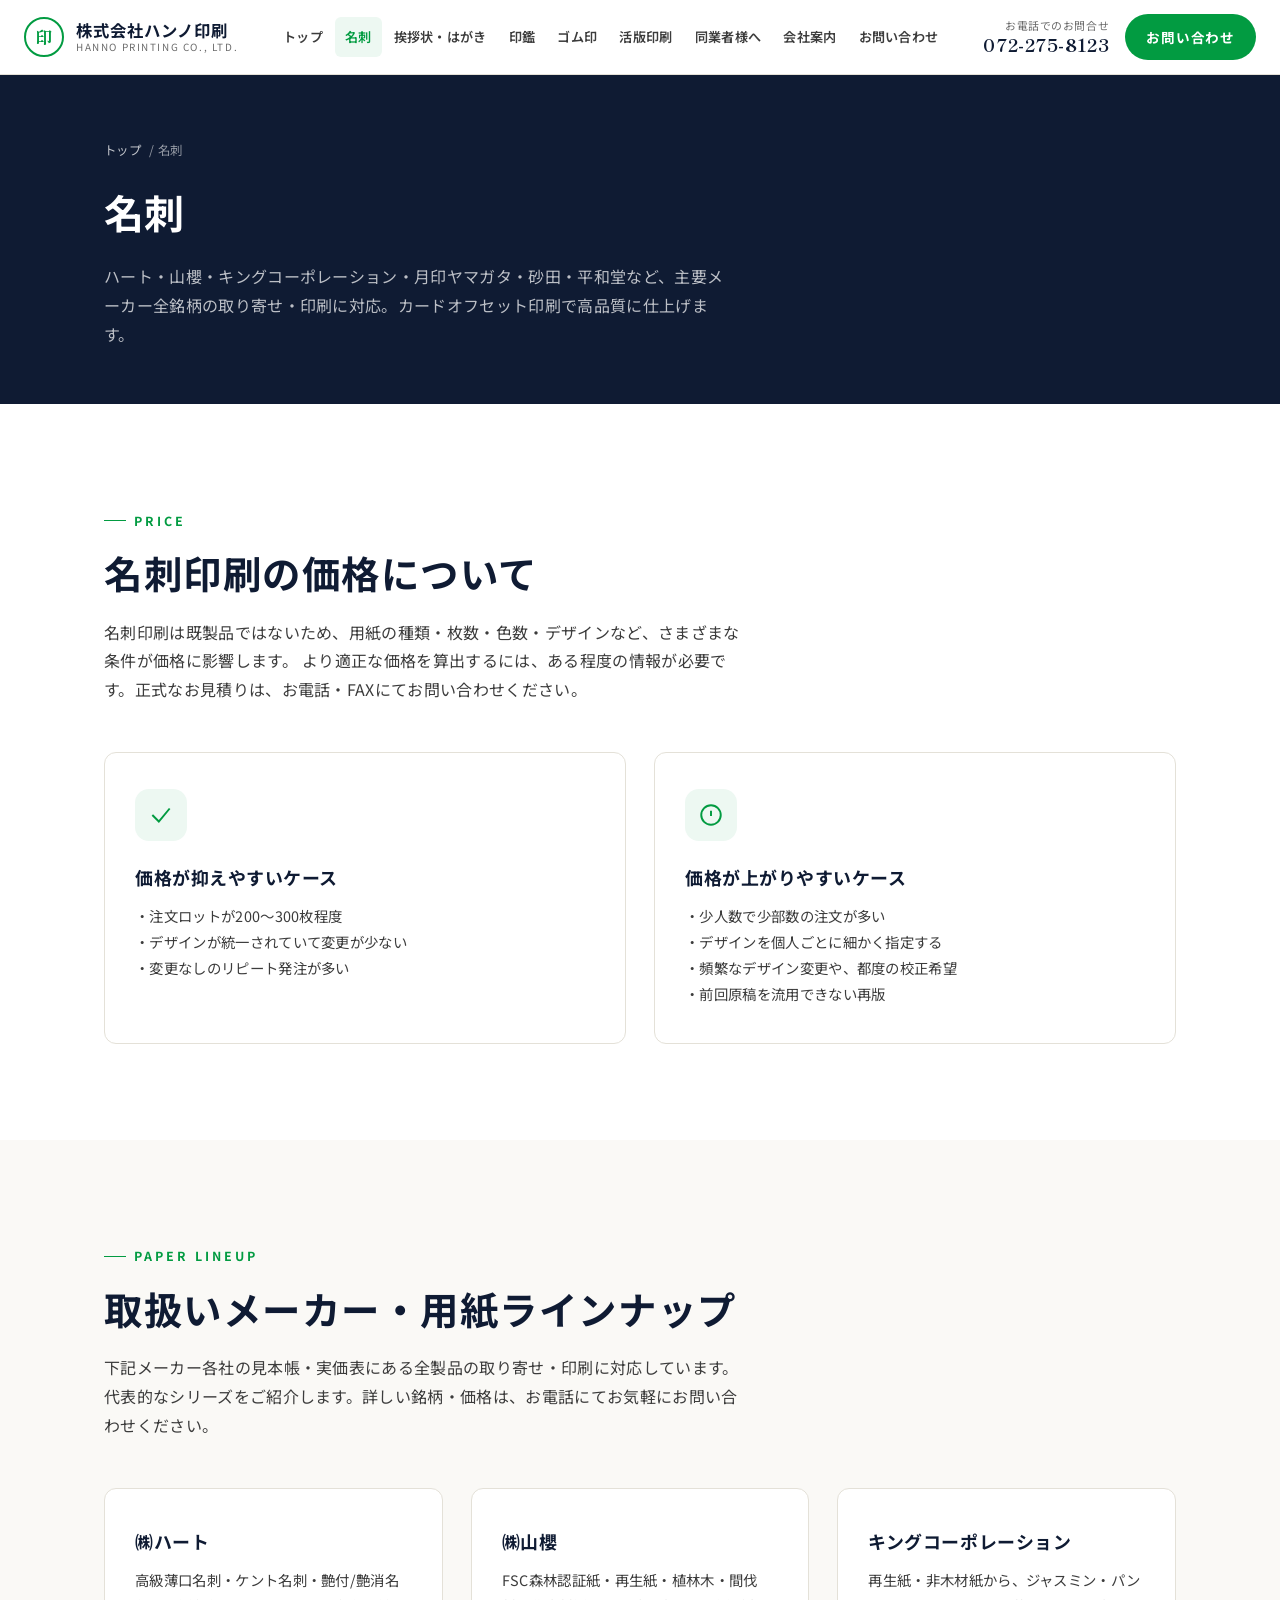
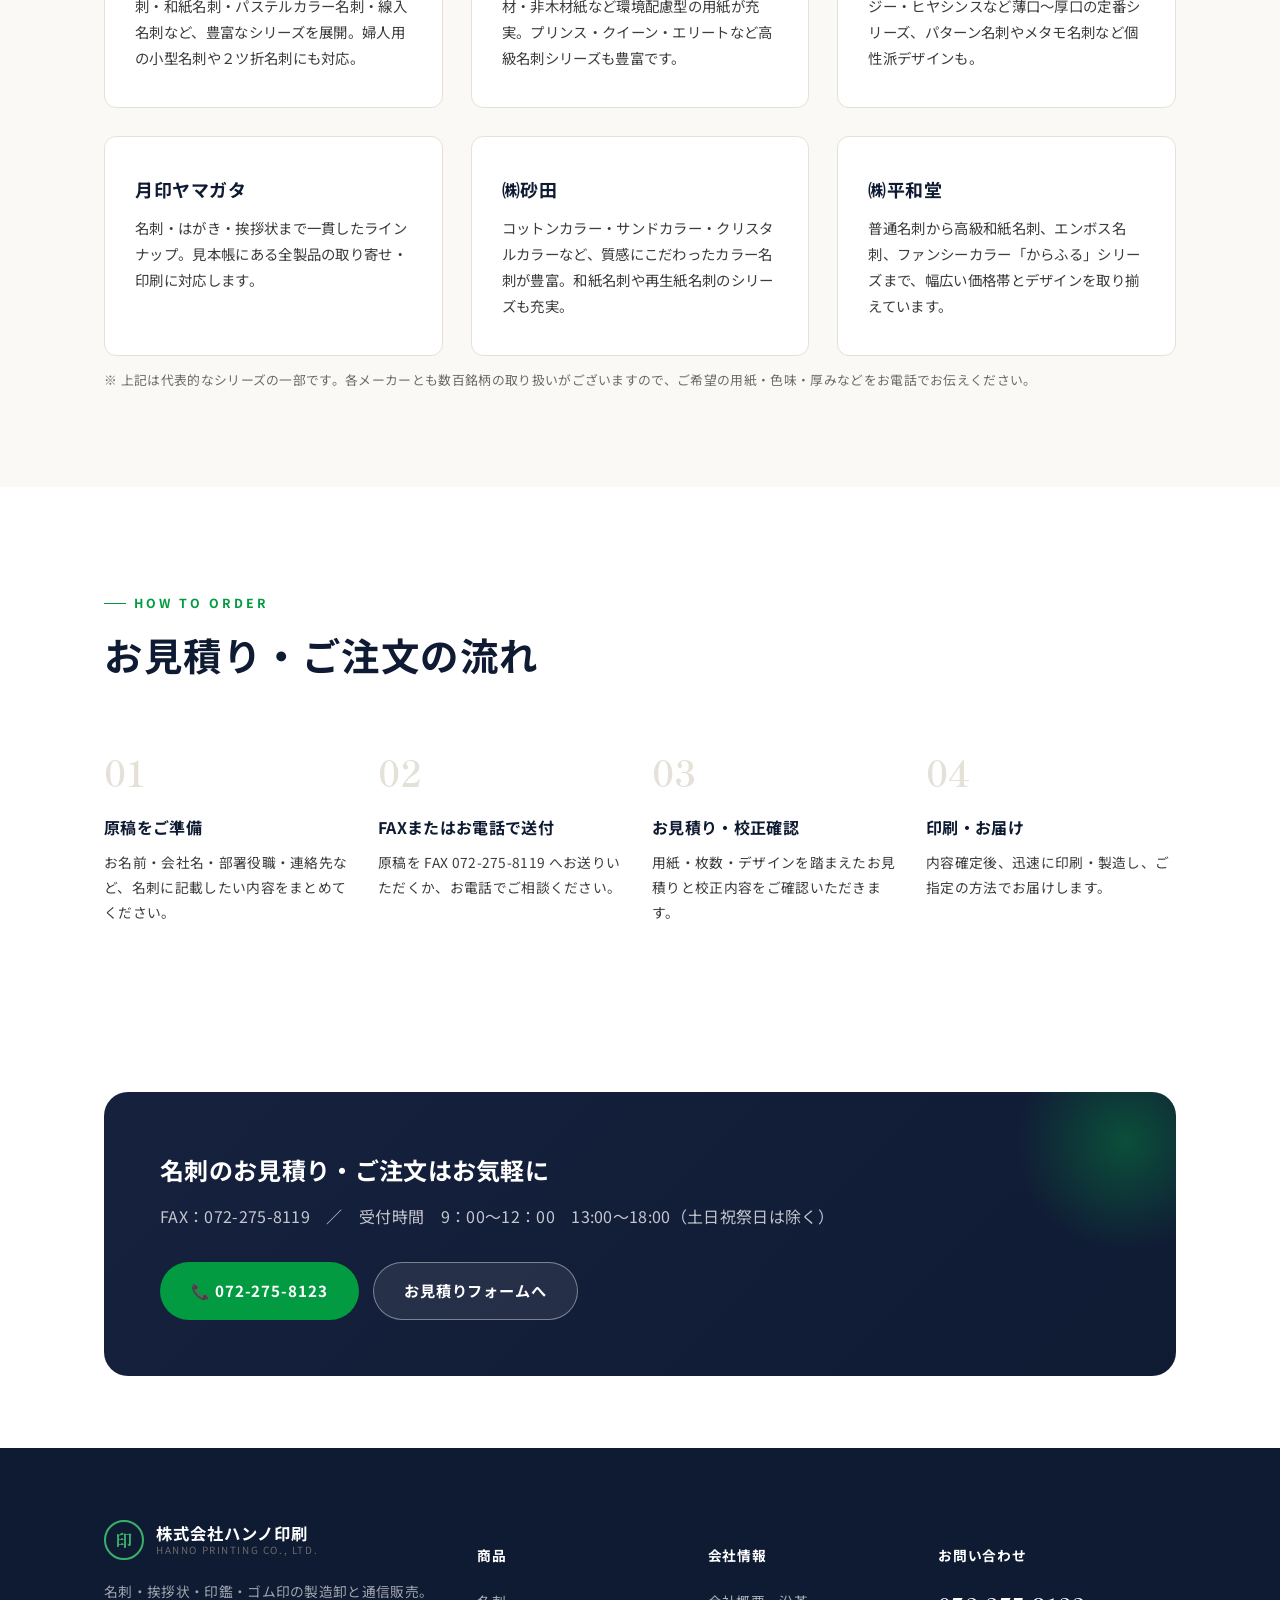
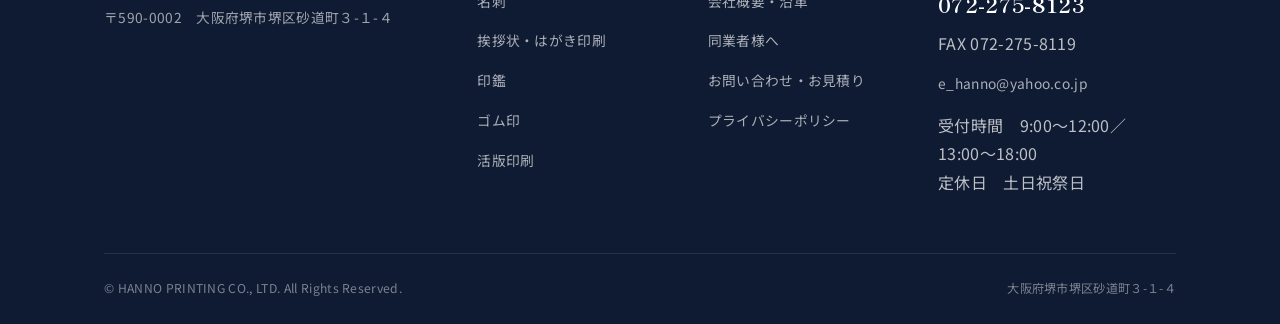
==== business-cards.html @ 9404902e "サイト全面リニューアル：全11ページを新規作成 株式会社ハンノ印刷のホームページを、静的HTML/CSSで全面刷新。 名刺・挨拶状・印鑑・ゴム印・活版印刷・同業者様向け案内・会社案内・ お問い合わせ・" ====
<!doctype html>
<html lang="ja">
<head>
<meta charset="UTF-8">
<meta name="viewport" content="width=device-width, initial-scale=1">
<title>名刺印刷｜株式会社ハンノ印刷（大阪府堺市）</title>
<meta name="description" content="株式会社ハンノ印刷の名刺印刷。ハート・山櫻・キングコーポレーション・月印ヤマガタ・砂田・平和堂など主要メーカー全銘柄の取り寄せ・印刷に対応。カードオフセット印刷で高品質に仕上げます。">
<link rel="preconnect" href="https://fonts.googleapis.com">
<link rel="preconnect" href="https://fonts.gstatic.com" crossorigin>
<link href="https://fonts.googleapis.com/css2?family=Noto+Sans+JP:wght@400;500;600;700&family=Shippori+Mincho:wght@600;700&display=swap" rel="stylesheet">
<link rel="stylesheet" href="assets/css/style.css">
</head>
<body>

<header class="site-header">
  <div class="header-inner">
    <a href="index.html" class="brand">
      <span class="brand-mark">印</span>
      <span class="brand-text">
        <span class="brand-jp">株式会社ハンノ印刷</span>
        <span class="brand-en">HANNO PRINTING CO., LTD.</span>
      </span>
    </a>
    <nav class="main-nav">
      <a href="index.html">トップ</a>
      <a href="business-cards.html" class="active">名刺</a>
      <a href="greeting-cards.html">挨拶状・はがき</a>
      <a href="inkan.html">印鑑</a>
      <a href="gomuin.html">ゴム印</a>
      <a href="letterpress.html">活版印刷</a>
      <a href="wholesale.html">同業者様へ</a>
      <a href="company.html">会社案内</a>
      <a href="contact.html">お問い合わせ</a>
    </nav>
    <div class="header-cta">
      <div class="header-tel">
        <span class="tel-label">お電話でのお問合せ</span>
        <a class="tel-number" href="tel:0722758123">072-275-8123</a>
      </div>
      <a href="contact.html" class="btn btn-primary btn-sm">お問い合わせ</a>
      <button class="nav-toggle" aria-label="メニューを開く">
        <svg viewBox="0 0 24 24" width="24" height="24" fill="none" stroke="currentColor" stroke-width="2" stroke-linecap="round"><line x1="3" y1="6" x2="21" y2="6"/><line x1="3" y1="12" x2="21" y2="12"/><line x1="3" y1="18" x2="21" y2="18"/></svg>
      </button>
    </div>
  </div>
</header>

<div class="mobile-nav">
  <div class="mobile-nav-head">
    <span class="brand-jp" style="color:#fff;font-weight:700;">MENU</span>
    <button class="mobile-nav-close" aria-label="閉じる">×</button>
  </div>
  <ul>
    <li><a href="index.html">トップページ</a></li>
    <li><a href="business-cards.html">名刺</a></li>
    <li><a href="greeting-cards.html">挨拶状・はがき印刷</a></li>
    <li><a href="examples.html">挨拶状 文例集</a></li>
    <li><a href="inkan.html">印鑑</a></li>
    <li><a href="gomuin.html">ゴム印</a></li>
    <li><a href="letterpress.html">活版印刷</a></li>
    <li><a href="wholesale.html">同業者様へ</a></li>
    <li><a href="company.html">会社案内</a></li>
    <li><a href="contact.html">お問い合わせ・お見積り</a></li>
    <li><a href="privacy.html">プライバシーポリシー</a></li>
  </ul>
  <a class="mn-tel" href="tel:0722758123">📞 072-275-8123（お電話でのお問合せ）</a>
</div>

<main>

  <div class="page-header">
    <div class="container">
      <div class="crumb"><a href="index.html">トップ</a> / 名刺</div>
      <h1>名刺</h1>
      <p>ハート・山櫻・キングコーポレーション・月印ヤマガタ・砂田・平和堂など、主要メーカー全銘柄の取り寄せ・印刷に対応。カードオフセット印刷で高品質に仕上げます。</p>
    </div>
  </div>

  <section class="section">
    <div class="container">
      <div class="section-head">
        <span class="eyebrow">Price</span>
        <h2 class="section-title">名刺印刷の価格について</h2>
        <p class="section-lead">
          名刺印刷は既製品ではないため、用紙の種類・枚数・色数・デザインなど、さまざまな条件が価格に影響します。
          より適正な価格を算出するには、ある程度の情報が必要です。正式なお見積りは、お電話・FAXにてお問い合わせください。
        </p>
      </div>

      <div class="grid grid-2">
        <div class="card">
          <div class="card-icon"><svg viewBox="0 0 24 24" fill="none" stroke="currentColor" stroke-width="1.8"><path d="M4 12l6 6L20 6"/></svg></div>
          <h3>価格が抑えやすいケース</h3>
          <p>・注文ロットが200〜300枚程度<br>・デザインが統一されていて変更が少ない<br>・変更なしのリピート発注が多い</p>
        </div>
        <div class="card">
          <div class="card-icon"><svg viewBox="0 0 24 24" fill="none" stroke="currentColor" stroke-width="1.8"><circle cx="12" cy="12" r="9"/><path d="M12 8v5M12 16h.01"/></svg></div>
          <h3>価格が上がりやすいケース</h3>
          <p>・少人数で少部数の注文が多い<br>・デザインを個人ごとに細かく指定する<br>・頻繁なデザイン変更や、都度の校正希望<br>・前回原稿を流用できない再版</p>
        </div>
      </div>
    </div>
  </section>

  <section class="section alt">
    <div class="container">
      <div class="section-head">
        <span class="eyebrow">Paper Lineup</span>
        <h2 class="section-title">取扱いメーカー・用紙ラインナップ</h2>
        <p class="section-lead">下記メーカー各社の見本帳・実価表にある全製品の取り寄せ・印刷に対応しています。代表的なシリーズをご紹介します。詳しい銘柄・価格は、お電話にてお気軽にお問い合わせください。</p>
      </div>

      <div class="grid grid-3">
        <div class="card">
          <h3>㈱ハート</h3>
          <p>高級薄口名刺・ケント名刺・艶付/艶消名刺・和紙名刺・パステルカラー名刺・線入名刺など、豊富なシリーズを展開。婦人用の小型名刺や２ツ折名刺にも対応。</p>
        </div>
        <div class="card">
          <h3>㈱山櫻</h3>
          <p>FSC森林認証紙・再生紙・植林木・間伐材・非木材紙など環境配慮型の用紙が充実。プリンス・クイーン・エリートなど高級名刺シリーズも豊富です。</p>
        </div>
        <div class="card">
          <h3>キングコーポレーション</h3>
          <p>再生紙・非木材紙から、ジャスミン・パンジー・ヒヤシンスなど薄口〜厚口の定番シリーズ、パターン名刺やメタモ名刺など個性派デザインも。</p>
        </div>
        <div class="card">
          <h3>月印ヤマガタ</h3>
          <p>名刺・はがき・挨拶状まで一貫したラインナップ。見本帳にある全製品の取り寄せ・印刷に対応します。</p>
        </div>
        <div class="card">
          <h3>㈱砂田</h3>
          <p>コットンカラー・サンドカラー・クリスタルカラーなど、質感にこだわったカラー名刺が豊富。和紙名刺や再生紙名刺のシリーズも充実。</p>
        </div>
        <div class="card">
          <h3>㈱平和堂</h3>
          <p>普通名刺から高級和紙名刺、エンボス名刺、ファンシーカラー「からふる」シリーズまで、幅広い価格帯とデザインを取り揃えています。</p>
        </div>
      </div>
      <p class="table-note">※ 上記は代表的なシリーズの一部です。各メーカーとも数百銘柄の取り扱いがございますので、ご希望の用紙・色味・厚みなどをお電話でお伝えください。</p>
    </div>
  </section>

  <section class="section">
    <div class="container">
      <div class="section-head">
        <span class="eyebrow">How to Order</span>
        <h2 class="section-title">お見積り・ご注文の流れ</h2>
      </div>
      <div class="steps">
        <div class="step">
          <h4>原稿をご準備</h4>
          <p>お名前・会社名・部署役職・連絡先など、名刺に記載したい内容をまとめてください。</p>
        </div>
        <div class="step">
          <h4>FAXまたはお電話で送付</h4>
          <p>原稿を FAX 072-275-8119 へお送りいただくか、お電話でご相談ください。</p>
        </div>
        <div class="step">
          <h4>お見積り・校正確認</h4>
          <p>用紙・枚数・デザインを踏まえたお見積りと校正内容をご確認いただきます。</p>
        </div>
        <div class="step">
          <h4>印刷・お届け</h4>
          <p>内容確定後、迅速に印刷・製造し、ご指定の方法でお届けします。</p>
        </div>
      </div>
    </div>
  </section>

  <section class="section tight">
    <div class="container">
      <div class="cta-banner">
        <div>
          <h3>名刺のお見積り・ご注文はお気軽に</h3>
          <p>FAX：072-275-8119　／　受付時間　9：00〜12：00　13:00〜18:00（土日祝祭日は除く）</p>
        </div>
        <div class="cta-actions">
          <a href="tel:0722758123" class="btn btn-primary">📞 072-275-8123</a>
          <a href="contact.html" class="btn btn-ghost-light">お見積りフォームへ</a>
        </div>
      </div>
    </div>
  </section>

</main>

<footer class="site-footer">
  <div class="container">
    <div class="footer-grid">
      <div class="footer-brand">
        <a href="index.html" class="brand">
          <span class="brand-mark">印</span>
          <span class="brand-text">
            <span class="brand-jp">株式会社ハンノ印刷</span>
            <span class="brand-en">HANNO PRINTING CO., LTD.</span>
          </span>
        </a>
        <p>名刺・挨拶状・印鑑・ゴム印の製造卸と通信販売。<br>〒590-0002　大阪府堺市堺区砂道町３-１-４</p>
      </div>
      <div class="footer-col">
        <h5>商品</h5>
        <ul>
          <li><a href="business-cards.html">名刺</a></li>
          <li><a href="greeting-cards.html">挨拶状・はがき印刷</a></li>
          <li><a href="inkan.html">印鑑</a></li>
          <li><a href="gomuin.html">ゴム印</a></li>
          <li><a href="letterpress.html">活版印刷</a></li>
        </ul>
      </div>
      <div class="footer-col">
        <h5>会社情報</h5>
        <ul>
          <li><a href="company.html">会社概要・沿革</a></li>
          <li><a href="wholesale.html">同業者様へ</a></li>
          <li><a href="contact.html">お問い合わせ・お見積り</a></li>
          <li><a href="privacy.html">プライバシーポリシー</a></li>
        </ul>
      </div>
      <div class="footer-col footer-contact">
        <h5>お問い合わせ</h5>
        <a class="tel" href="tel:0722758123">072-275-8123</a>
        <p style="margin-top:6px;">FAX 072-275-8119</p>
        <p style="margin-top:10px;"><a href="mailto:e_hanno@yahoo.co.jp">e_hanno@yahoo.co.jp</a></p>
        <p style="margin-top:14px;">受付時間　9:00〜12:00／13:00〜18:00<br>定休日　土日祝祭日</p>
      </div>
    </div>
    <div class="footer-bottom">
      <span>&copy; HANNO PRINTING CO., LTD. All Rights Reserved.</span>
      <span>大阪府堺市堺区砂道町３-１-４</span>
    </div>
  </div>
</footer>

<div class="mobile-cta">
  <div class="mobile-cta-inner">
    <a href="tel:0722758123" class="call">📞 電話する</a>
    <a href="mailto:e_hanno@yahoo.co.jp" class="mail">✉ メールする</a>
  </div>
</div>

<script src="assets/js/main.js"></script>
</body>
</html>
---- assets/css/style.css ----
/* ===========================================================
   ハンノ印刷 コーポレートサイト共通スタイル
   =========================================================== */

:root {
  /* Brand colors */
  --navy-900: #0f1b33;
  --navy-800: #16213e;
  --navy-700: #1f2d4d;
  --navy-600: #2c3f68;
  --seal-600: #027f35;
  --seal-500: #029b41;
  --seal-400: #3ab16b;
  --seal-050: #edf8f2;

  --paper-000: #ffffff;
  --paper-050: #faf9f6;
  --paper-100: #f3f1ea;
  --ink-900: #1c1c1c;
  --ink-700: #3c3c3c;
  --ink-500: #6b6b6b;
  --ink-300: #a3a3a3;
  --line-200: #e4e1d8;

  --font-jp: "Noto Sans JP", "Hiragino Sans", "Yu Gothic", system-ui, -apple-system, sans-serif;
  --font-serif-jp: "Shippori Mincho", "Noto Serif JP", "Yu Mincho", serif;

  --container: 1120px;
  --radius-sm: 6px;
  --radius-md: 12px;
  --radius-lg: 24px;
  --shadow-sm: 0 2px 10px rgba(15, 27, 51, 0.06);
  --shadow-md: 0 12px 32px rgba(15, 27, 51, 0.10);
  --transition: 200ms ease;
}

*, *::before, *::after { box-sizing: border-box; }
html { scroll-behavior: smooth; }

html, body { overflow-x: hidden; }

body {
  margin: 0;
  font-family: var(--font-jp);
  color: var(--ink-900);
  background: var(--paper-000);
  line-height: 1.8;
  letter-spacing: 0.02em;
  -webkit-font-smoothing: antialiased;
}

img { max-width: 100%; display: block; }
a { color: inherit; text-decoration: none; }
ul { list-style: none; margin: 0; padding: 0; }
h1, h2, h3, h4, p { margin: 0; }

.container {
  width: 100%;
  max-width: var(--container);
  margin: 0 auto;
  padding: 0 24px;
}

/* ---------- Typography helpers ---------- */
.eyebrow {
  display: inline-flex;
  align-items: center;
  gap: 8px;
  font-size: 0.78rem;
  font-weight: 700;
  letter-spacing: 0.24em;
  color: var(--seal-500);
  text-transform: uppercase;
}
.eyebrow::before {
  content: "";
  width: 22px;
  height: 1px;
  background: var(--seal-500);
}
.section-title {
  font-size: clamp(1.6rem, 1.2rem + 1.6vw, 2.4rem);
  font-weight: 700;
  letter-spacing: 0.04em;
  color: var(--navy-900);
  margin-top: 12px;
  line-height: 1.5;
}
.section-lead {
  margin-top: 16px;
  color: var(--ink-700);
  font-size: 1rem;
  max-width: 640px;
}
.section-head { margin-bottom: 48px; }
.section-head.center { text-align: center; margin-left: auto; margin-right: auto; }
.section-head.center .section-lead { margin-left: auto; margin-right: auto; }

/* ---------- Buttons ---------- */
.btn {
  display: inline-flex;
  align-items: center;
  justify-content: center;
  gap: 8px;
  padding: 14px 30px;
  border-radius: 999px;
  font-weight: 700;
  font-size: 0.95rem;
  letter-spacing: 0.06em;
  border: 1.5px solid transparent;
  cursor: pointer;
  transition: all var(--transition);
  white-space: nowrap;
}
.btn-primary { background: var(--seal-500); color: #fff; }
.btn-primary:hover { background: var(--seal-600); transform: translateY(-1px); }
.btn-outline { background: transparent; border-color: var(--navy-800); color: var(--navy-800); }
.btn-outline:hover { background: var(--navy-800); color: #fff; }
.btn-ghost-light { background: rgba(255,255,255,0.08); border-color: rgba(255,255,255,0.4); color: #fff; }
.btn-ghost-light:hover { background: #fff; color: var(--navy-900); }
.btn-block { width: 100%; }
.btn-sm { padding: 10px 20px; font-size: 0.85rem; }

/* ---------- Header ---------- */
.site-header {
  position: sticky;
  top: 0;
  z-index: 100;
  background: rgba(255,255,255,0.92);
  backdrop-filter: saturate(180%) blur(10px);
  border-bottom: 1px solid var(--line-200);
}
.header-inner {
  display: flex;
  align-items: center;
  justify-content: space-between;
  gap: 16px;
  padding: 14px 24px;
  max-width: 1320px;
  margin: 0 auto;
}
.brand {
  display: flex;
  align-items: center;
  gap: 12px;
  color: var(--navy-900);
}
.brand-mark {
  width: 40px;
  height: 40px;
  border-radius: 50%;
  border: 2px solid var(--seal-500);
  color: var(--seal-500);
  display: flex;
  align-items: center;
  justify-content: center;
  font-family: var(--font-serif-jp);
  font-weight: 700;
  font-size: 1.05rem;
  flex-shrink: 0;
}
.brand-text { display: flex; flex-direction: column; line-height: 1.3; white-space: nowrap; }
.brand-text .brand-jp { font-weight: 700; font-size: 1.02rem; letter-spacing: 0.06em; }
.brand-text .brand-en { font-size: 0.62rem; letter-spacing: 0.16em; color: var(--ink-500); }

.main-nav { display: flex; align-items: center; gap: 2px; }
.main-nav a {
  padding: 8px 10px;
  font-size: 0.82rem;
  font-weight: 600;
  color: var(--ink-700);
  border-radius: var(--radius-sm);
  white-space: nowrap;
  transition: color var(--transition), background var(--transition);
}
.main-nav a:hover, .main-nav a.active { color: var(--seal-500); background: var(--seal-050); }

.header-cta { display: flex; align-items: center; gap: 16px; }
.header-tel {
  display: flex;
  flex-direction: column;
  line-height: 1.25;
  text-align: right;
  white-space: nowrap;
  flex-shrink: 0;
}
.header-tel .tel-number {
  font-family: var(--font-serif-jp);
  font-size: 1.15rem;
  font-weight: 700;
  color: var(--navy-900);
}
.header-tel .tel-label { font-size: 0.68rem; color: var(--ink-500); letter-spacing: 0.05em; }

.nav-toggle {
  display: none;
  align-items: center;
  justify-content: center;
  width: 40px;
  height: 40px;
  border: none;
  background: none;
  color: var(--navy-900);
  cursor: pointer;
  flex-shrink: 0;
  padding: 0;
}

/* ---------- Hero ---------- */
.hero {
  position: relative;
  background: radial-gradient(120% 140% at 100% 0%, #eef3fb, var(--paper-000) 55%);
  color: var(--ink-900);
  overflow: hidden;
  border-bottom: 1px solid var(--line-200);
}
.hero::before {
  content: "";
  position: absolute;
  right: -120px;
  top: -120px;
  width: 480px;
  height: 480px;
  border-radius: 50%;
  border: 1px solid rgba(22,33,62,0.08);
}
.hero::after {
  content: "";
  position: absolute;
  right: 40px;
  bottom: -160px;
  width: 340px;
  height: 340px;
  border-radius: 50%;
  background: radial-gradient(circle, rgba(2,155,65,0.14), transparent 70%);
}
.hero-inner {
  position: relative;
  z-index: 1;
  max-width: var(--container);
  margin: 0 auto;
  padding: 100px 24px 120px;
  display: grid;
  grid-template-columns: 1.1fr 0.9fr;
  gap: 40px;
  align-items: center;
}
.hero-eyebrow {
  display: inline-flex;
  align-items: center;
  gap: 10px;
  font-size: 0.78rem;
  font-weight: 700;
  letter-spacing: 0.28em;
  color: var(--seal-500);
  text-transform: uppercase;
}
.hero-eyebrow::before { content: ""; width: 30px; height: 1px; background: var(--seal-500); }
.hero h1 {
  margin-top: 20px;
  font-size: clamp(2.1rem, 1.5rem + 2.4vw, 3.4rem);
  font-weight: 700;
  line-height: 1.5;
  letter-spacing: 0.03em;
  color: var(--navy-900);
}
.hero h1 em {
  font-style: normal;
  color: var(--seal-500);
}
.hero-lead {
  margin-top: 24px;
  font-size: 1.02rem;
  color: var(--ink-700);
  max-width: 480px;
  line-height: 1.9;
}
.hero-actions { margin-top: 36px; display: flex; flex-wrap: wrap; gap: 14px; }
.hero-stats {
  margin-top: 56px;
  display: flex;
  gap: 36px;
  flex-wrap: wrap;
}
.hero-stats .stat-num {
  font-family: var(--font-serif-jp);
  font-size: 2rem;
  font-weight: 700;
  color: var(--navy-900);
}
.hero-stats .stat-label { font-size: 0.76rem; color: var(--ink-500); margin-top: 4px; }

.hero-visual {
  position: relative;
  display: flex;
  align-items: center;
  justify-content: center;
}
.seal-emblem {
  width: min(320px, 80vw);
  aspect-ratio: 1;
  border-radius: 50%;
  border: 2px solid rgba(22,33,62,0.14);
  display: flex;
  align-items: center;
  justify-content: center;
  position: relative;
}
.seal-emblem::before {
  content: "";
  position: absolute;
  inset: 22px;
  border-radius: 50%;
  border: 1px solid rgba(22,33,62,0.10);
}
.seal-emblem .seal-core {
  width: 62%;
  aspect-ratio: 1;
  border-radius: 50%;
  background: linear-gradient(155deg, var(--seal-500), var(--seal-600));
  display: flex;
  align-items: center;
  justify-content: center;
  box-shadow: 0 20px 60px rgba(2,155,65,0.45);
}
.seal-core span {
  font-family: var(--font-serif-jp);
  writing-mode: vertical-rl;
  color: #fff;
  font-size: 1.6rem;
  font-weight: 700;
  letter-spacing: 0.2em;
}

/* ---------- Trust strip ---------- */
.trust-strip { background: var(--paper-100); border-top: 1px solid var(--line-200); border-bottom: 1px solid var(--line-200); }
.trust-strip .container {
  display: flex;
  flex-wrap: wrap;
  gap: 18px 40px;
  padding: 18px 24px;
  justify-content: center;
}
.trust-strip .trust-item {
  color: var(--ink-700);
  font-size: 0.82rem;
  font-weight: 600;
  display: flex;
  align-items: center;
  gap: 8px;
}
.trust-strip .trust-item::before {
  content: "";
  width: 6px;
  height: 6px;
  border-radius: 50%;
  background: var(--seal-400);
}

/* ---------- Section base ---------- */
.section { padding: 96px 0; }
.section.tight { padding: 72px 0; }
.section.alt { background: var(--paper-050); }
.section.dark { background: var(--navy-900); color: #fff; }
.section.dark .section-title { color: #fff; }
.section.dark .section-lead { color: rgba(255,255,255,0.72); }

/* ---------- Product / feature cards ---------- */
.grid { display: grid; gap: 28px; }
.grid-2 { grid-template-columns: repeat(2, 1fr); }
.grid-3 { grid-template-columns: repeat(3, 1fr); }
.grid-4 { grid-template-columns: repeat(4, 1fr); }

.card {
  background: #fff;
  border: 1px solid var(--line-200);
  border-radius: var(--radius-md);
  padding: 36px 30px;
  transition: transform var(--transition), box-shadow var(--transition);
}
.card:hover { transform: translateY(-4px); box-shadow: var(--shadow-md); }
.card-icon {
  width: 52px;
  height: 52px;
  border-radius: 14px;
  background: var(--seal-050);
  color: var(--seal-500);
  display: flex;
  align-items: center;
  justify-content: center;
  margin-bottom: 20px;
}
.card-icon svg { width: 26px; height: 26px; }
.card h3 { font-size: 1.12rem; font-weight: 700; color: var(--navy-900); letter-spacing: 0.03em; }
.card p { margin-top: 10px; font-size: 0.9rem; color: var(--ink-700); }
.card .card-link {
  margin-top: 18px;
  display: inline-flex;
  align-items: center;
  gap: 6px;
  font-size: 0.85rem;
  font-weight: 700;
  color: var(--seal-500);
}

.product-card {
  display: block;
  border-radius: var(--radius-lg);
  overflow: hidden;
  border: 1px solid var(--line-200);
  background: #fff;
  transition: transform var(--transition), box-shadow var(--transition);
}
.product-card:hover { transform: translateY(-6px); box-shadow: var(--shadow-md); }
.product-card .thumb {
  aspect-ratio: 4/3;
  background: linear-gradient(150deg, var(--navy-800), var(--navy-900));
  display: flex;
  align-items: center;
  justify-content: center;
  position: relative;
  overflow: hidden;
}
.product-card .thumb svg { width: 56px; height: 56px; color: rgba(255,255,255,0.9); }
.product-card .thumb::after {
  content: "";
  position: absolute;
  inset: 0;
  background: radial-gradient(circle at 80% 20%, rgba(2,155,65,0.35), transparent 60%);
}
.product-card .body { padding: 24px 26px 28px; }
.product-card .tag {
  font-size: 0.7rem;
  font-weight: 700;
  color: var(--seal-500);
  letter-spacing: 0.1em;
}
.product-card h3 { margin-top: 8px; font-size: 1.2rem; font-weight: 700; color: var(--navy-900); }
.product-card p { margin-top: 10px; font-size: 0.88rem; color: var(--ink-700); }
.product-card .more { margin-top: 16px; font-size: 0.84rem; font-weight: 700; color: var(--navy-900); display: flex; align-items: center; gap: 6px; }

/* ---------- Steps ---------- */
.steps { counter-reset: step; display: grid; grid-template-columns: repeat(4, 1fr); gap: 24px; }
.step { position: relative; padding-top: 8px; }
.step::before {
  counter-increment: step;
  content: "0" counter(step);
  font-family: var(--font-serif-jp);
  font-size: 2.2rem;
  font-weight: 700;
  color: var(--line-200);
}
.step h4 { margin-top: 10px; font-size: 1rem; font-weight: 700; color: var(--navy-900); }
.step p { margin-top: 8px; font-size: 0.86rem; color: var(--ink-700); }

/* ---------- Photo frame ---------- */
.photo-frame {
  border-radius: var(--radius-lg);
  overflow: hidden;
  box-shadow: var(--shadow-md);
  aspect-ratio: 4/3;
}
.photo-frame img { width: 100%; height: 100%; object-fit: cover; }

/* ---------- Timeline ---------- */
.timeline { position: relative; margin-top: 12px; }
.timeline::before {
  content: "";
  position: absolute;
  left: 128px;
  top: 6px;
  bottom: 6px;
  width: 1px;
  background: var(--line-200);
}
.timeline-item {
  position: relative;
  display: grid;
  grid-template-columns: 128px 1fr;
  gap: 28px;
  padding: 18px 0;
}
.timeline-item .t-year {
  font-family: var(--font-serif-jp);
  font-weight: 700;
  font-size: 0.92rem;
  color: var(--seal-500);
  text-align: right;
  padding-right: 24px;
  position: relative;
  white-space: nowrap;
}
.timeline-item .t-year::after {
  content: "";
  position: absolute;
  right: -5px;
  top: 6px;
  width: 9px;
  height: 9px;
  border-radius: 50%;
  background: var(--seal-500);
  border: 2px solid #fff;
  box-shadow: 0 0 0 1px var(--line-200);
}
.timeline-item .t-body { font-size: 0.92rem; color: var(--ink-700); }
.timeline-item .t-body strong { color: var(--navy-900); }

/* ---------- Tables ---------- */
.table-scroll { overflow-x: auto; border: 1px solid var(--line-200); border-radius: var(--radius-md); }
table.price-table { width: 100%; border-collapse: collapse; min-width: 560px; font-size: 0.88rem; }
table.price-table caption { text-align: left; padding: 16px 20px 0; font-weight: 700; color: var(--navy-900); }
table.price-table th, table.price-table td { padding: 13px 16px; border-bottom: 1px solid var(--line-200); text-align: center; white-space: nowrap; }
table.price-table th { background: var(--navy-900); color: #fff; font-weight: 600; font-size: 0.8rem; letter-spacing: 0.04em; }
table.price-table td:first-child, table.price-table th:first-child { text-align: left; position: sticky; left: 0; background: var(--paper-050); }
table.price-table th:first-child { background: var(--navy-900); }
table.price-table tbody tr:nth-child(even) td { background: var(--paper-050); }
table.price-table tbody tr:nth-child(even) td:first-child { background: #f0eee5; }
.table-note { margin-top: 12px; font-size: 0.8rem; color: var(--ink-500); }

/* ---------- Material / spec grid ---------- */
.spec-list { display: grid; grid-template-columns: repeat(2, 1fr); border-top: 1px solid var(--line-200); }
.spec-list dt, .spec-list dd { padding: 16px 4px; border-bottom: 1px solid var(--line-200); margin: 0; }
.spec-list dt { color: var(--ink-500); font-size: 0.84rem; grid-column: 1; }
.spec-list dd { color: var(--navy-900); font-weight: 600; font-size: 0.92rem; grid-column: 2; }

/* ---------- CTA banner ---------- */
.cta-banner {
  border-radius: var(--radius-lg);
  background: linear-gradient(135deg, var(--navy-800), var(--navy-900));
  color: #fff;
  padding: 56px;
  display: flex;
  align-items: center;
  justify-content: space-between;
  gap: 32px;
  flex-wrap: wrap;
  position: relative;
  overflow: hidden;
}
.cta-banner::after {
  content: "";
  position: absolute;
  right: -60px;
  top: -60px;
  width: 220px;
  height: 220px;
  border-radius: 50%;
  background: radial-gradient(circle, rgba(2,155,65,0.4), transparent 70%);
}
.cta-banner h3 { font-size: 1.5rem; font-weight: 700; position: relative; z-index: 1; }
.cta-banner p { margin-top: 10px; color: rgba(255,255,255,0.75); position: relative; z-index: 1; }
.cta-banner .cta-actions { display: flex; gap: 14px; flex-wrap: wrap; position: relative; z-index: 1; }

/* ---------- Contact quick cards ---------- */
.contact-quick { display: grid; grid-template-columns: repeat(3, 1fr); gap: 20px; }
.contact-quick .qc {
  border: 1px solid var(--line-200);
  border-radius: var(--radius-md);
  padding: 26px;
  text-align: center;
}
.contact-quick .qc .qc-label { font-size: 0.78rem; color: var(--ink-500); letter-spacing: 0.06em; }
.contact-quick .qc .qc-value { margin-top: 8px; font-family: var(--font-serif-jp); font-size: 1.4rem; font-weight: 700; color: var(--navy-900); }
.contact-quick .qc .qc-sub { margin-top: 4px; font-size: 0.78rem; color: var(--ink-500); }

/* ---------- Forms ---------- */
.form-grid { display: grid; gap: 18px; }
.field label { display: block; font-size: 0.85rem; font-weight: 700; color: var(--navy-900); margin-bottom: 8px; }
.field .req { color: var(--seal-500); font-size: 0.72rem; margin-left: 6px; }
.field input, .field select, .field textarea {
  width: 100%;
  padding: 13px 16px;
  border: 1px solid var(--line-200);
  border-radius: var(--radius-sm);
  font-family: inherit;
  font-size: 0.92rem;
  background: var(--paper-050);
}
.field textarea { resize: vertical; min-height: 140px; }
.field input:focus, .field select:focus, .field textarea:focus {
  outline: none;
  border-color: var(--seal-500);
  background: #fff;
}
.field-row { display: grid; grid-template-columns: 1fr 1fr; gap: 18px; }

/* ---------- Breadcrumb / page header ---------- */
.page-header {
  background: var(--navy-900);
  color: #fff;
  padding: 64px 0 56px;
}
.page-header .crumb { font-size: 0.78rem; color: rgba(255,255,255,0.55); display: flex; gap: 8px; align-items: center; }
.page-header .crumb a { color: rgba(255,255,255,0.75); }
.page-header h1 { margin-top: 14px; font-size: clamp(1.7rem, 1.3rem + 1.6vw, 2.5rem); font-weight: 700; }
.page-header p { margin-top: 14px; color: rgba(255,255,255,0.72); max-width: 620px; }

/* ---------- FAQ ---------- */
.faq-item { border-bottom: 1px solid var(--line-200); padding: 22px 0; }
.faq-item h4 { font-size: 0.98rem; font-weight: 700; color: var(--navy-900); display: flex; gap: 12px; }
.faq-item h4::before { content: "Q"; color: var(--seal-500); font-family: var(--font-serif-jp); }
.faq-item .a { margin-top: 10px; font-size: 0.9rem; color: var(--ink-700); display: flex; gap: 12px; }
.faq-item .a::before { content: "A"; color: var(--ink-300); font-family: var(--font-serif-jp); font-weight: 700; }

/* ---------- Footer ---------- */
.site-footer { background: var(--navy-900); color: rgba(255,255,255,0.72); padding: 72px 0 0; }
.footer-grid {
  display: grid;
  grid-template-columns: 1.4fr 0.8fr 0.8fr 1fr;
  gap: 40px;
  padding-bottom: 56px;
  border-bottom: 1px solid rgba(255,255,255,0.1);
}
.footer-brand .brand { color: #fff; margin-bottom: 18px; }
.footer-brand .brand-mark { border-color: var(--seal-400); color: var(--seal-400); }
.footer-brand p { font-size: 0.86rem; line-height: 1.9; color: rgba(255,255,255,0.6); }
.footer-col h5 { color: #fff; font-size: 0.86rem; letter-spacing: 0.06em; margin-bottom: 18px; }
.footer-col ul li { margin-bottom: 11px; }
.footer-col a { font-size: 0.86rem; color: rgba(255,255,255,0.65); transition: color var(--transition); }
.footer-col a:hover { color: #fff; }
.footer-contact .tel { font-family: var(--font-serif-jp); font-size: 1.3rem; font-weight: 700; color: #fff; }
.footer-bottom {
  display: flex;
  justify-content: space-between;
  align-items: center;
  flex-wrap: wrap;
  gap: 12px;
  padding: 24px 0;
  font-size: 0.76rem;
  color: rgba(255,255,255,0.45);
}

/* ---------- Sticky mobile CTA ---------- */
.mobile-cta {
  display: none;
  position: fixed;
  bottom: 0;
  left: 0;
  right: 0;
  z-index: 200;
  background: #fff;
  border-top: 1px solid var(--line-200);
  box-shadow: 0 -8px 24px rgba(0,0,0,0.08);
}
.mobile-cta-inner { display: grid; grid-template-columns: 1fr 1fr; }
.mobile-cta a {
  padding: 14px 10px;
  text-align: center;
  font-weight: 700;
  font-size: 0.85rem;
  display: flex;
  align-items: center;
  justify-content: center;
  gap: 8px;
}
.mobile-cta a.call { background: var(--seal-500); color: #fff; }
.mobile-cta a.mail { background: var(--navy-900); color: #fff; }

/* =========================================================
   Responsive
   ========================================================= */
@media (max-width: 980px) {
  .main-nav { display: none; }
  .nav-toggle { display: flex; }
  .header-tel { display: none; }
  .header-cta > a.btn { display: none; }
  .brand-text { white-space: normal; }
  .brand-text .brand-jp { font-size: 0.92rem; }
  .hero-inner { grid-template-columns: 1fr; padding: 64px 24px 80px; text-align: left; }
  .hero-visual { order: -1; margin-bottom: 12px; }
  .seal-emblem { width: 200px; }
  .grid-2, .grid-3, .grid-4 { grid-template-columns: repeat(2, 1fr); }
  .steps { grid-template-columns: repeat(2, 1fr); }
  .footer-grid { grid-template-columns: 1fr 1fr; }
  .contact-quick { grid-template-columns: 1fr; }
  .field-row { grid-template-columns: 1fr; }
  .mobile-cta { display: block; }
  body { padding-bottom: 56px; }
}

@media (max-width: 640px) {
  .section { padding: 64px 0; }
  .grid-2, .grid-3, .grid-4 { grid-template-columns: 1fr; }
  .steps { grid-template-columns: 1fr; }
  .footer-grid { grid-template-columns: 1fr; gap: 32px; }
  .spec-list { grid-template-columns: 1fr; }
  .spec-list dt { grid-column: 1; padding-bottom: 2px; border-bottom: none; }
  .spec-list dd { grid-column: 1; padding-top: 2px; }
  .cta-banner { padding: 36px 24px; flex-direction: column; align-items: flex-start; }
  .page-header { padding: 48px 0 40px; }
  .timeline::before { left: 88px; }
  .timeline-item { grid-template-columns: 88px 1fr; gap: 16px; }
  .timeline-item .t-year { font-size: 0.8rem; padding-right: 16px; white-space: normal; }
}

/* ---------- Mobile nav drawer ---------- */
.mobile-nav {
  position: fixed;
  inset: 0;
  z-index: 300;
  background: var(--navy-900);
  color: #fff;
  transform: translateX(100%);
  transition: transform 260ms ease;
  overflow-y: auto;
}
.mobile-nav.open { transform: translateX(0); }
.mobile-nav-head { display: flex; justify-content: space-between; align-items: center; padding: 18px 24px; border-bottom: 1px solid rgba(255,255,255,0.1); }
.mobile-nav-close { background: none; border: none; color: #fff; font-size: 1.6rem; cursor: pointer; }
.mobile-nav ul { padding: 12px 24px 40px; }
.mobile-nav li { border-bottom: 1px solid rgba(255,255,255,0.08); }
.mobile-nav a { display: block; padding: 18px 4px; font-size: 1.05rem; font-weight: 600; }
.mobile-nav .mn-tel { margin: 20px 0; display: block; text-align: center; padding: 16px; background: var(--seal-500); border-radius: 999px; font-weight: 700; }
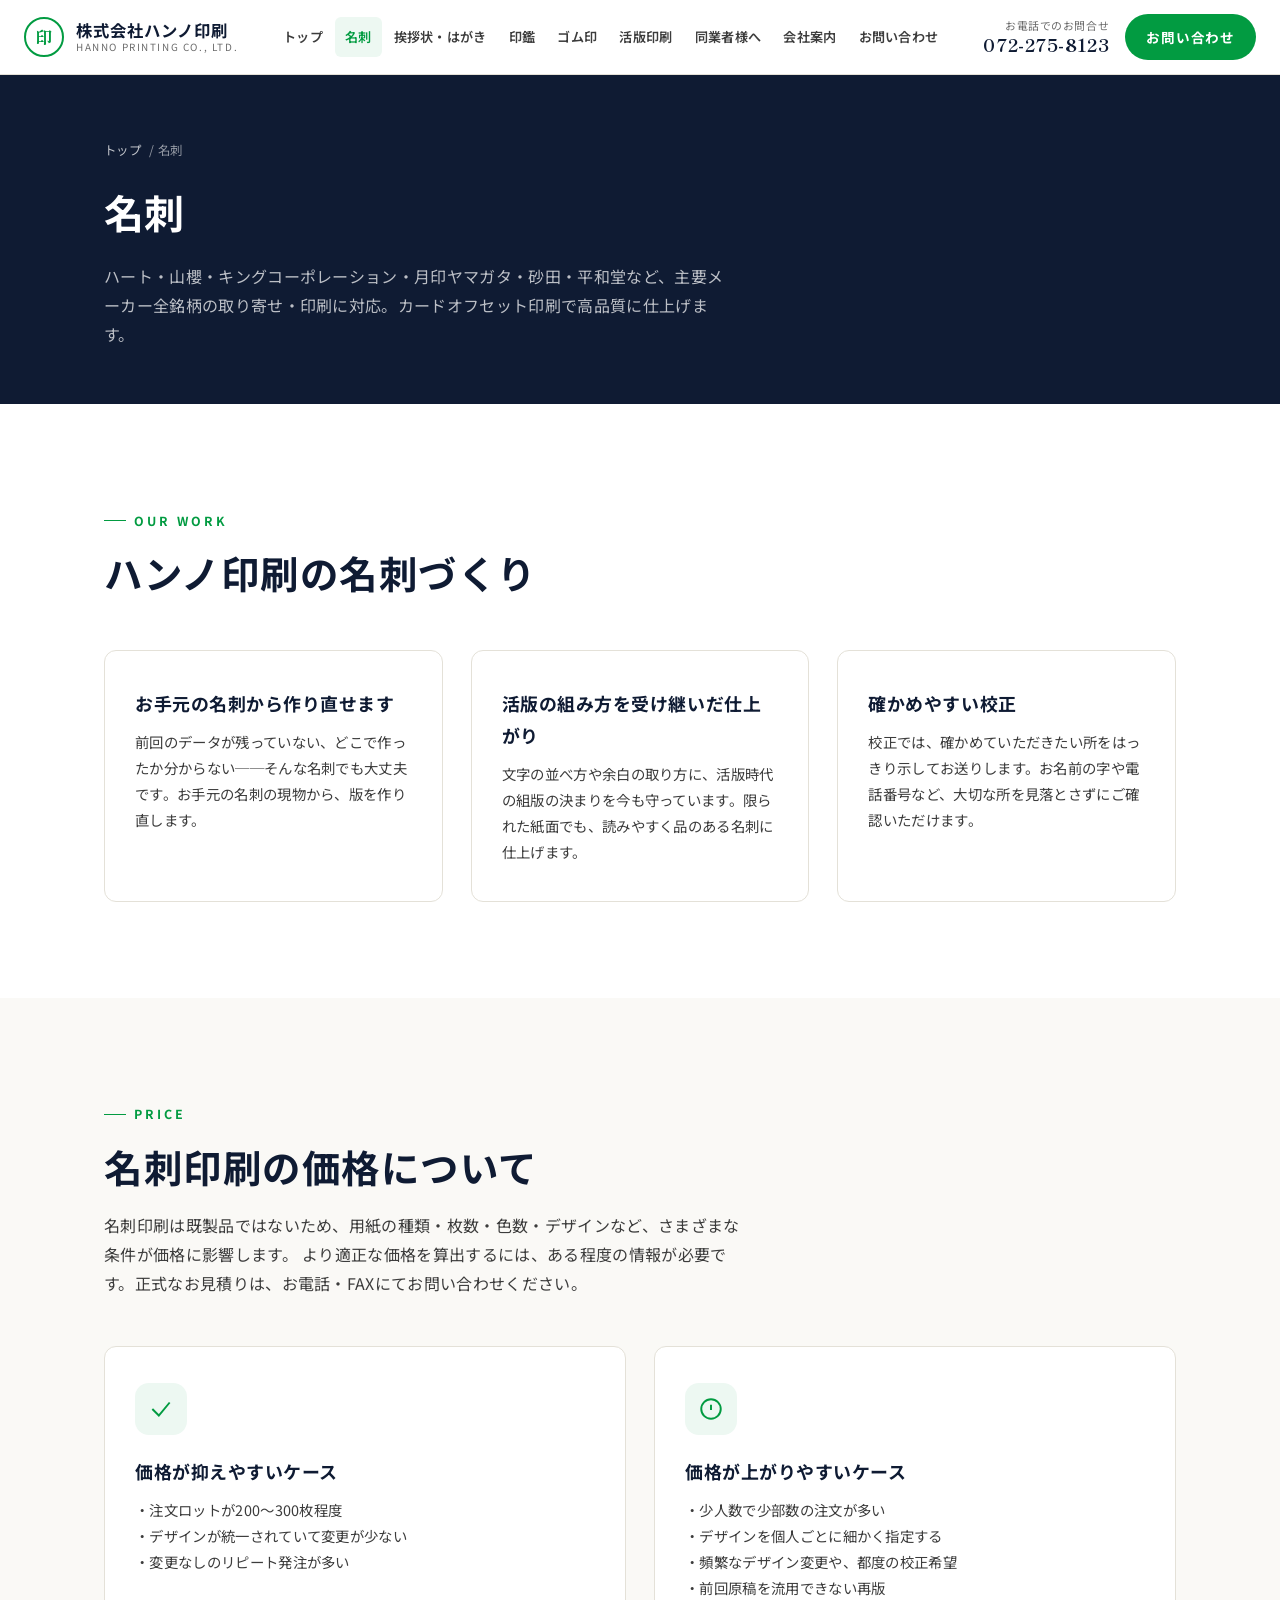
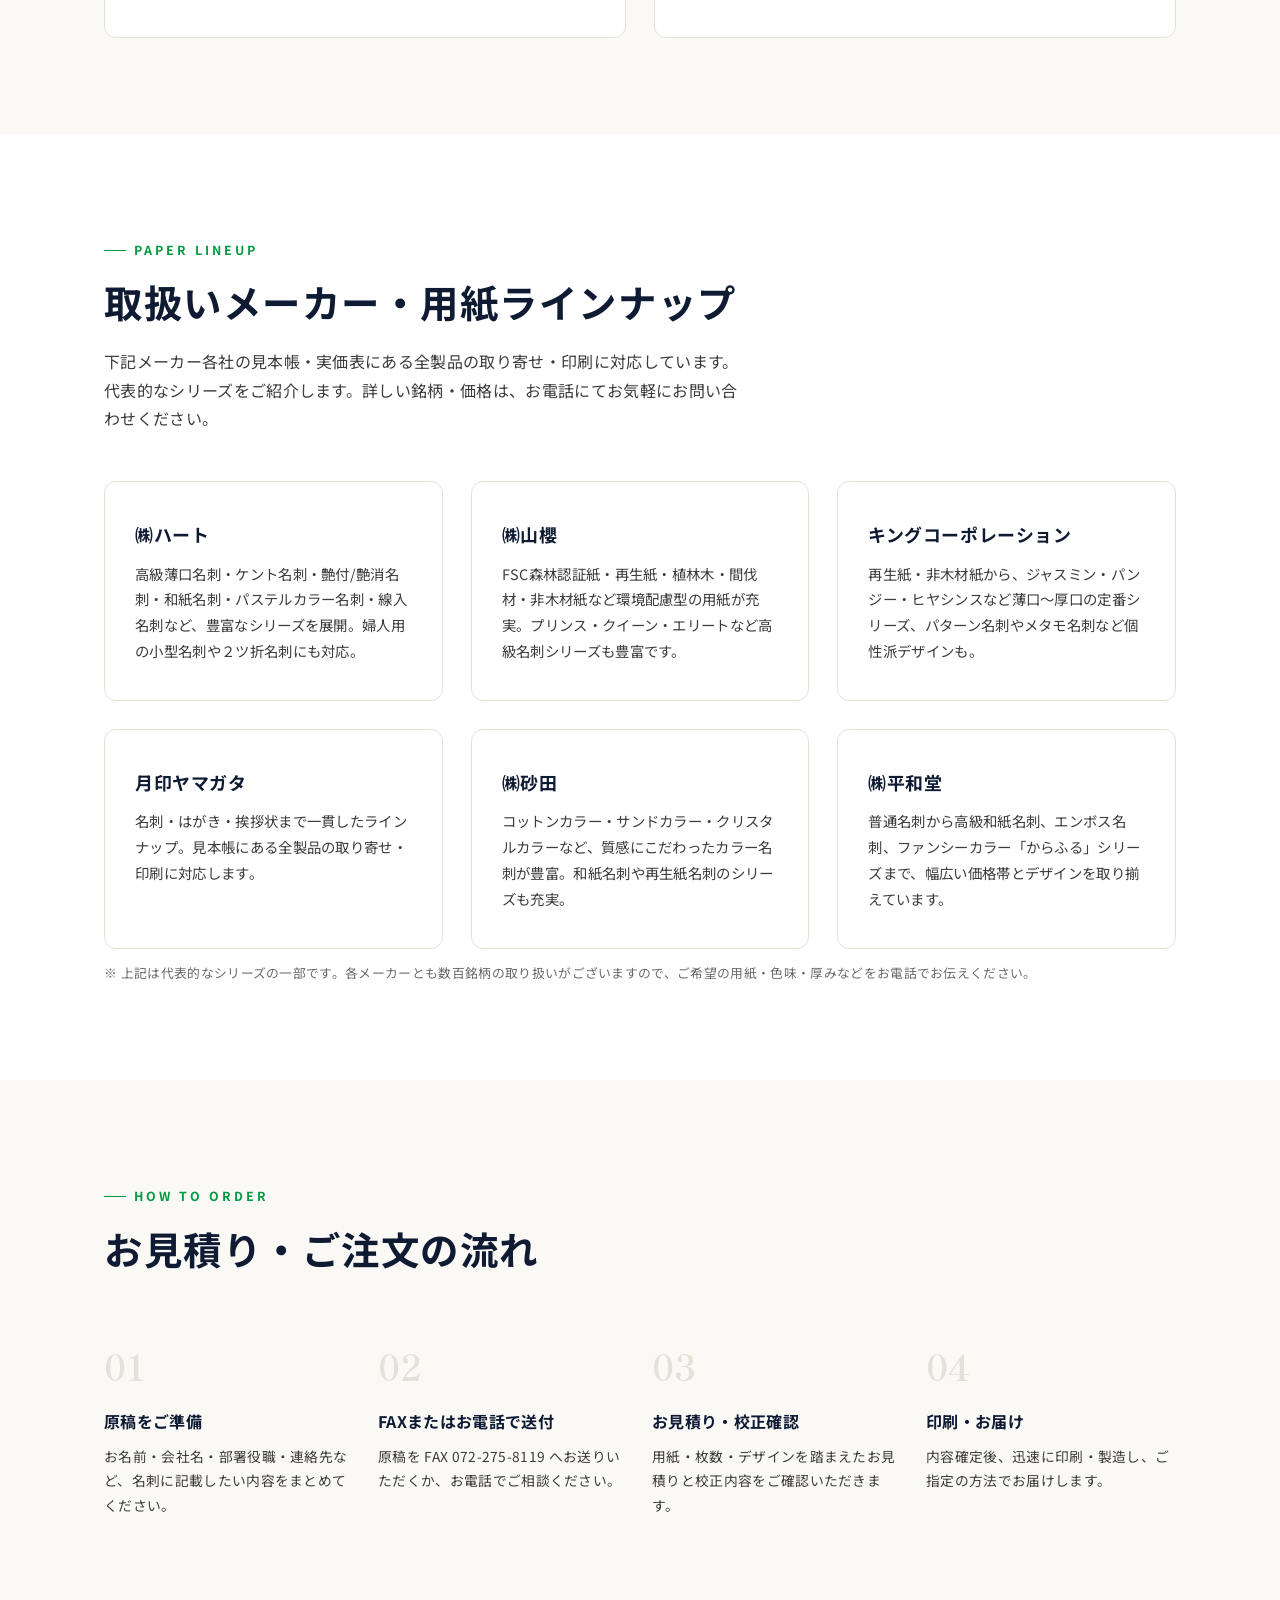
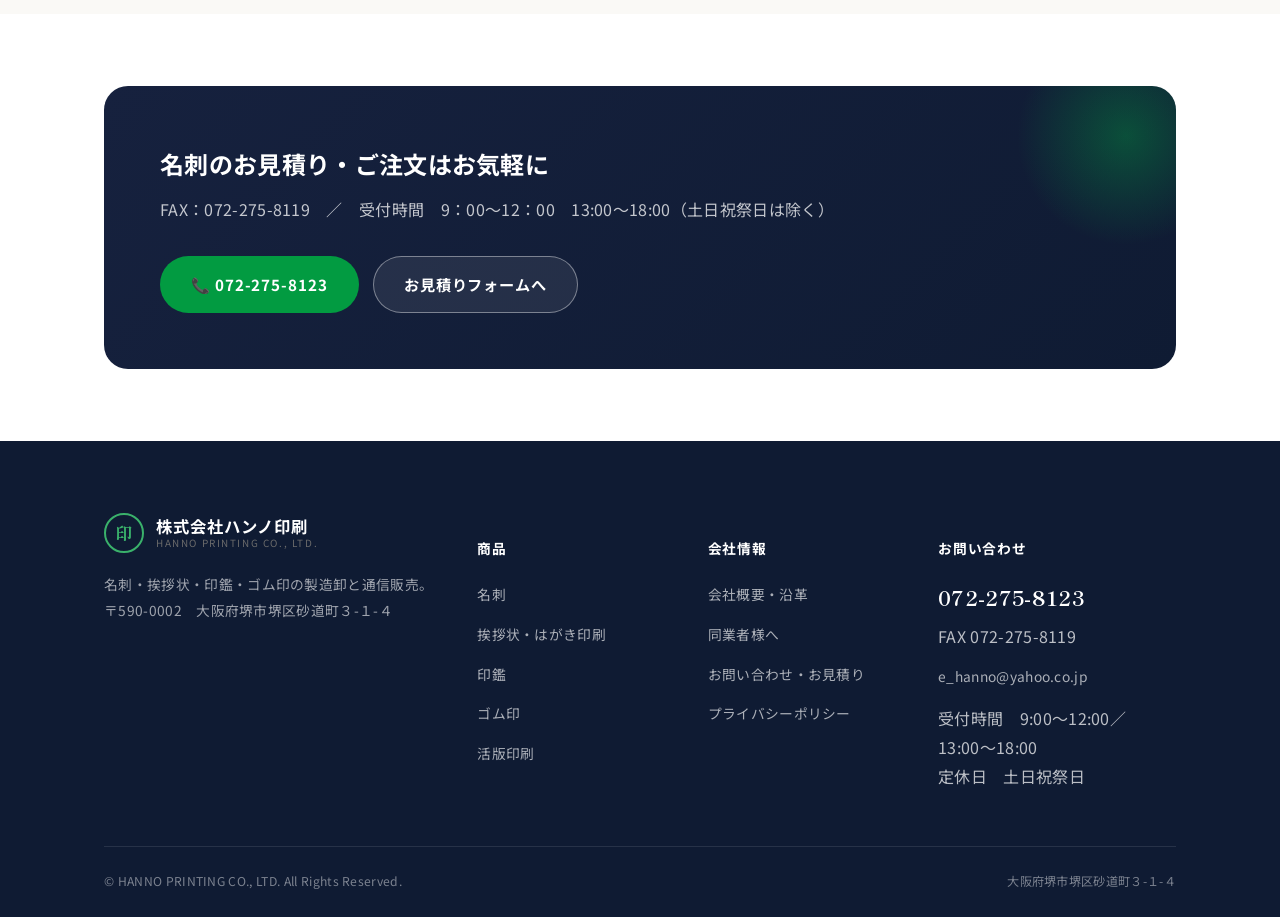
==== commit 64ffcc91: "ページ内容を現在の店の姿に合わせて更新 - 活版印刷ページ：今も活版で刷れると読める表現を改め、「原点と受け継ぐもの」の構成に。活版風の仕上がりを案内 - 沿革（会社案内・活版印刷）：平成7年1月の震" ====
--- a/business-cards.html
+++ b/business-cards.html
@@ -79,6 +79,29 @@
   <section class="section">
     <div class="container">
       <div class="section-head">
+        <span class="eyebrow">Our Work</span>
+        <h2 class="section-title">ハンノ印刷の名刺づくり</h2>
+      </div>
+      <div class="grid grid-3">
+        <div class="card">
+          <h3>お手元の名刺から作り直せます</h3>
+          <p>前回のデータが残っていない、どこで作ったか分からない──そんな名刺でも大丈夫です。お手元の名刺の現物から、版を作り直します。</p>
+        </div>
+        <div class="card">
+          <h3>活版の組み方を受け継いだ仕上がり</h3>
+          <p>文字の並べ方や余白の取り方に、活版時代の組版の決まりを今も守っています。限られた紙面でも、読みやすく品のある名刺に仕上げます。</p>
+        </div>
+        <div class="card">
+          <h3>確かめやすい校正</h3>
+          <p>校正では、確かめていただきたい所をはっきり示してお送りします。お名前の字や電話番号など、大切な所を見落とさずにご確認いただけます。</p>
+        </div>
+      </div>
+    </div>
+  </section>
+
+  <section class="section alt">
+    <div class="container">
+      <div class="section-head">
         <span class="eyebrow">Price</span>
         <h2 class="section-title">名刺印刷の価格について</h2>
         <p class="section-lead">
@@ -102,7 +125,7 @@
     </div>
   </section>
 
-  <section class="section alt">
+  <section class="section">
     <div class="container">
       <div class="section-head">
         <span class="eyebrow">Paper Lineup</span>
@@ -140,7 +163,7 @@
     </div>
   </section>
 
-  <section class="section">
+  <section class="section alt">
     <div class="container">
       <div class="section-head">
         <span class="eyebrow">How to Order</span>
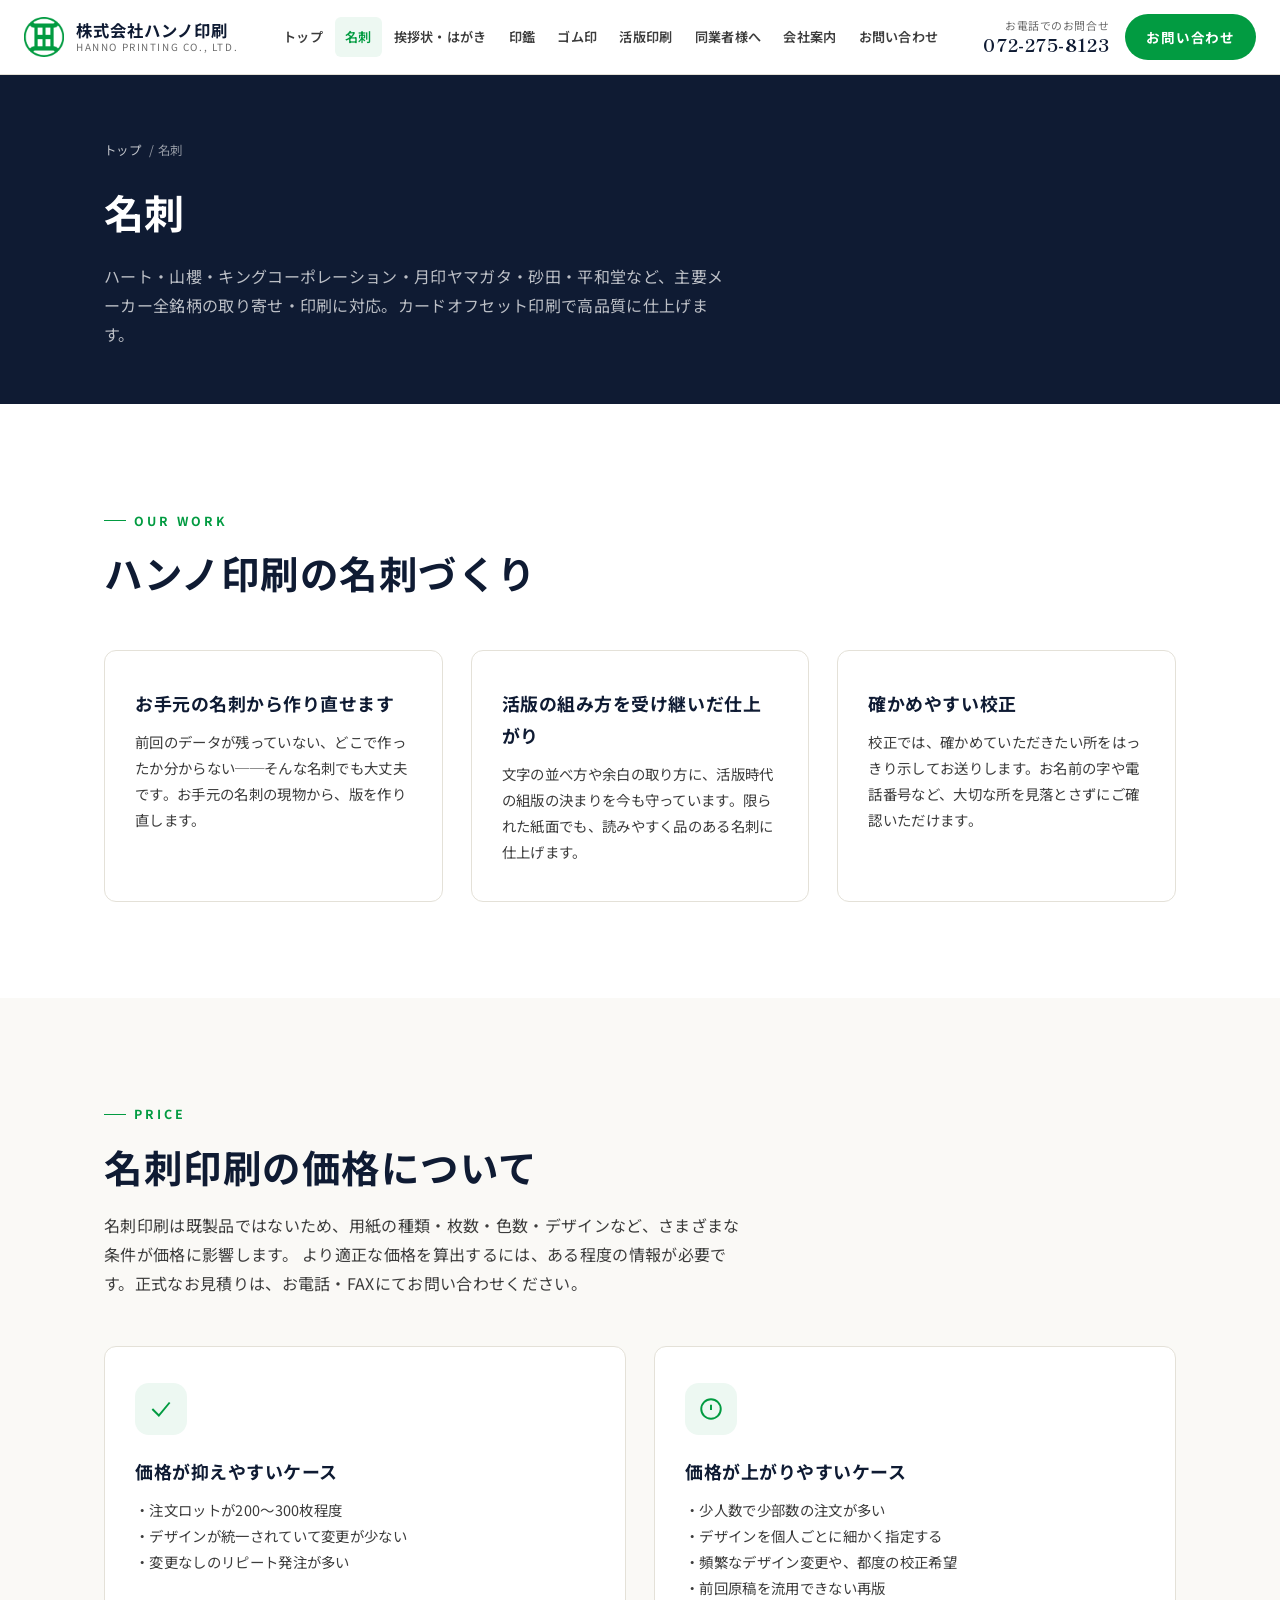
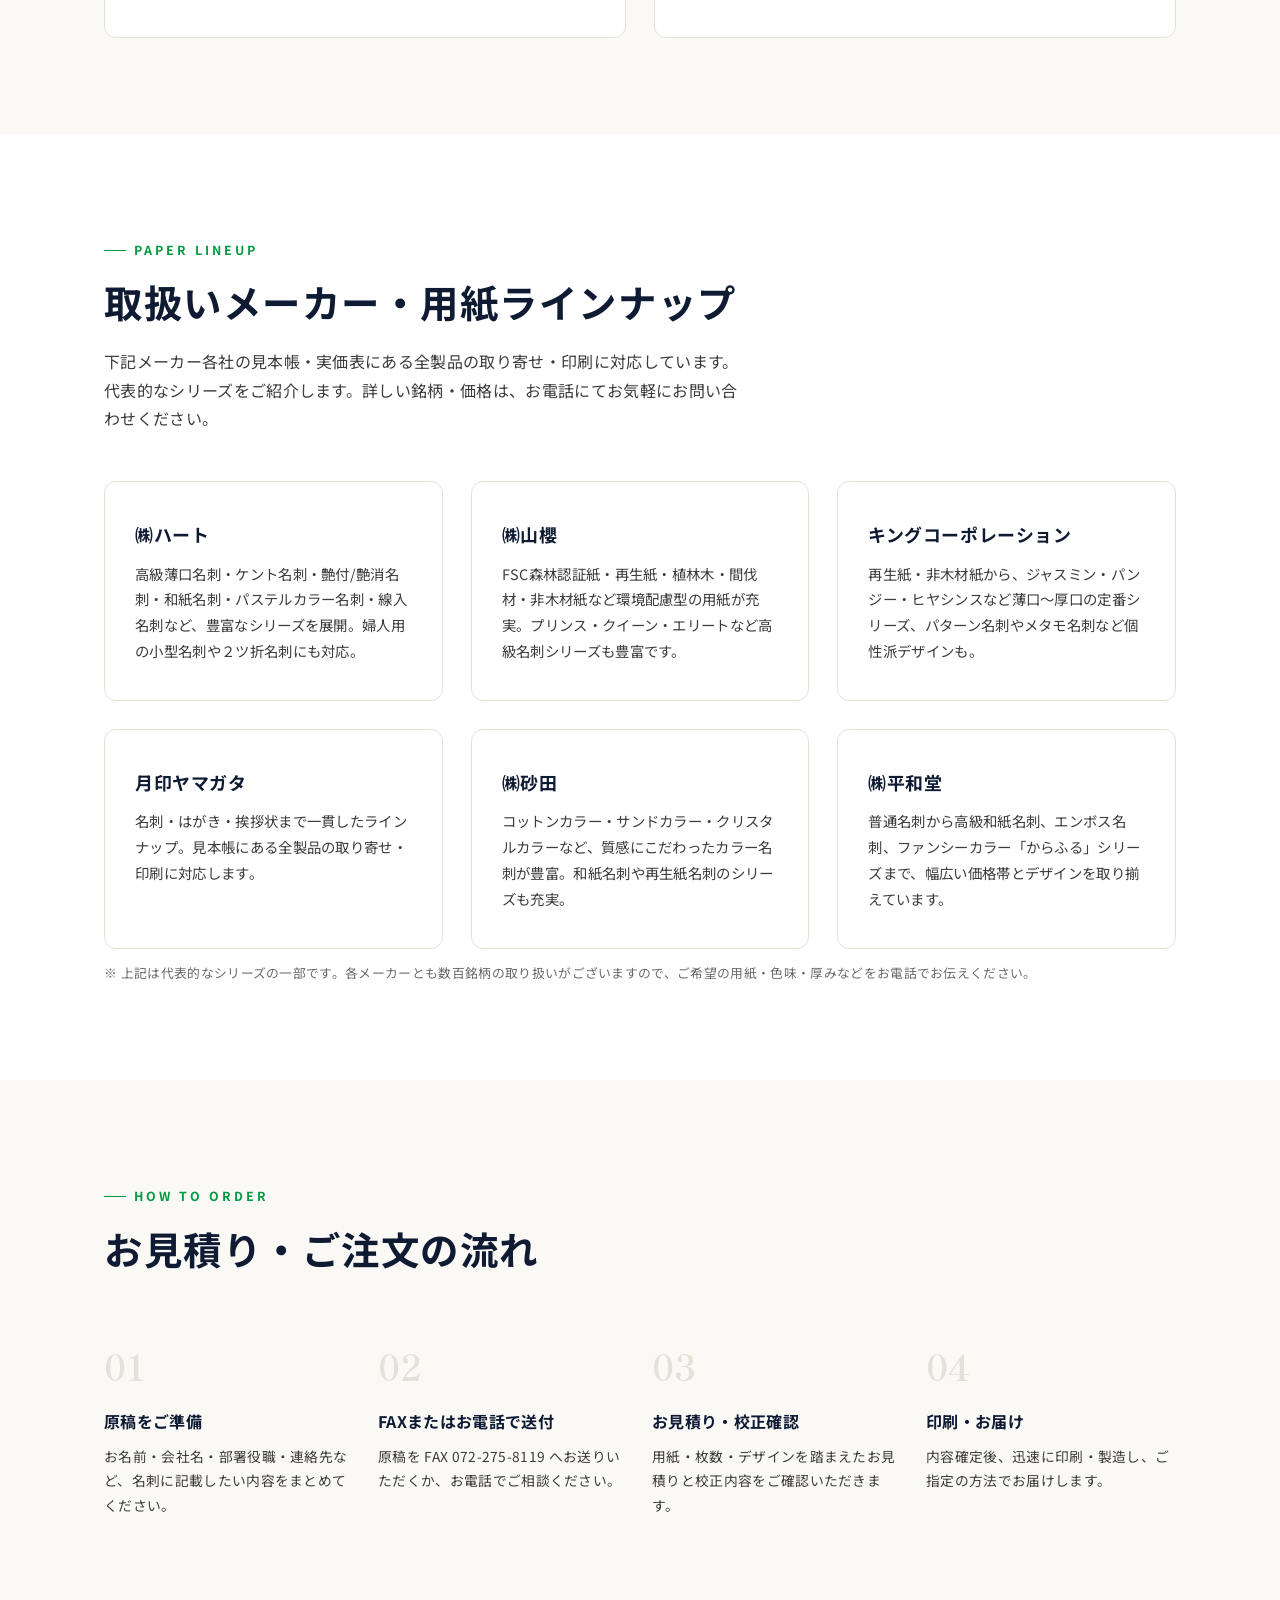
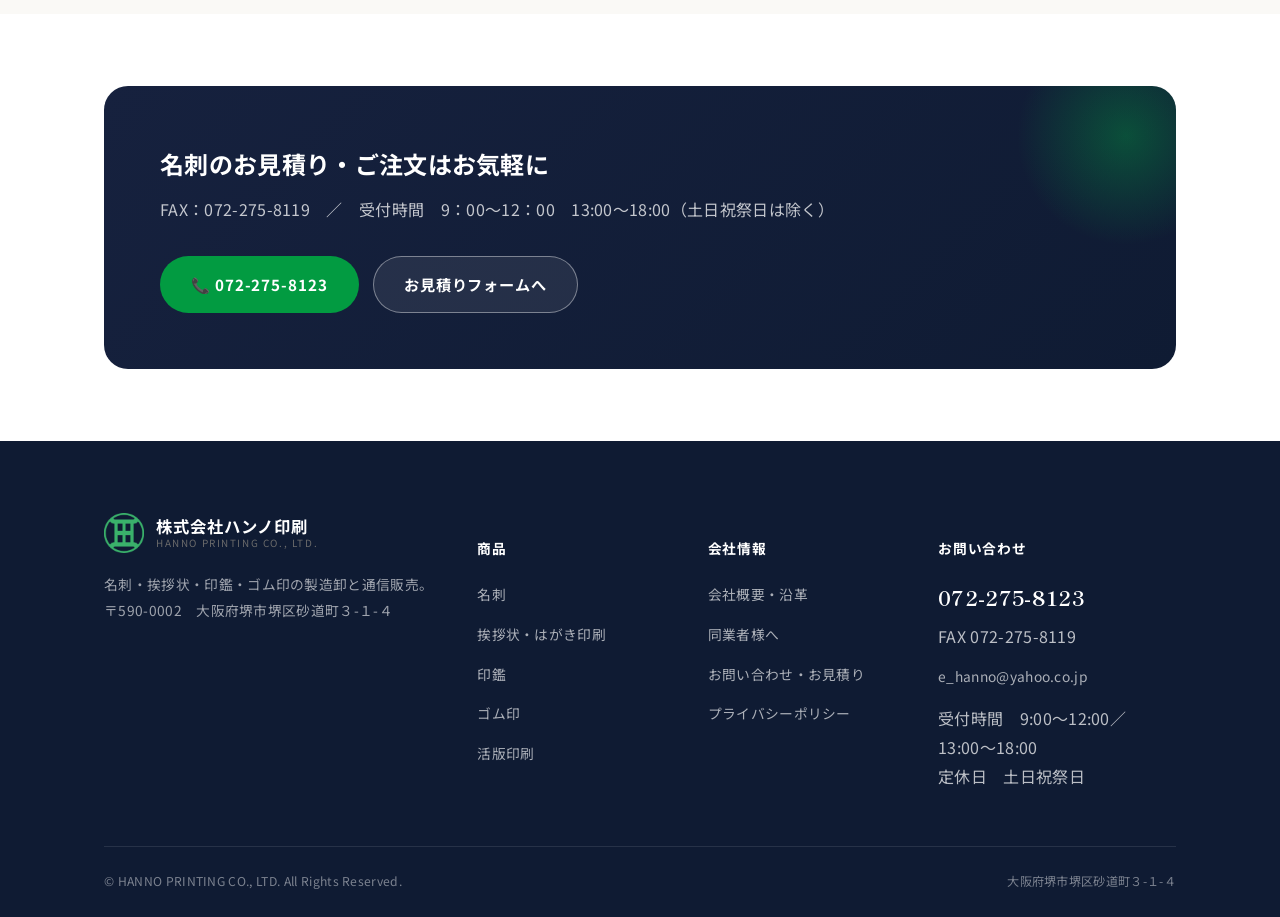
==== commit afd322dd: "活版風の表現を直し、社章を本物のマークに差し替え - 浮き出し加工は社章マークの型押しのため、「活版風」の表現をやめた - ヘッダーとフッターの仮マーク「印」を社章（緑）に差し替え  Co-Autho" ====
--- a/business-cards.html
+++ b/business-cards.html
@@ -15,7 +15,7 @@
 <header class="site-header">
   <div class="header-inner">
     <a href="index.html" class="brand">
-      <span class="brand-mark">印</span>
+      <img class="brand-mark" src="assets/img/hanno-mark.png" alt="ハンノ印刷の社章">
       <span class="brand-text">
         <span class="brand-jp">株式会社ハンノ印刷</span>
         <span class="brand-en">HANNO PRINTING CO., LTD.</span>
@@ -212,7 +212,7 @@
     <div class="footer-grid">
       <div class="footer-brand">
         <a href="index.html" class="brand">
-          <span class="brand-mark">印</span>
+          <img class="brand-mark" src="assets/img/hanno-mark-light.png" alt="ハンノ印刷の社章">
           <span class="brand-text">
             <span class="brand-jp">株式会社ハンノ印刷</span>
             <span class="brand-en">HANNO PRINTING CO., LTD.</span>
--- a/assets/css/style.css
+++ b/assets/css/style.css
@@ -148,15 +148,7 @@
 .brand-mark {
   width: 40px;
   height: 40px;
-  border-radius: 50%;
-  border: 2px solid var(--seal-500);
-  color: var(--seal-500);
-  display: flex;
-  align-items: center;
-  justify-content: center;
-  font-family: var(--font-serif-jp);
-  font-weight: 700;
-  font-size: 1.05rem;
+  object-fit: contain;
   flex-shrink: 0;
 }
 .brand-text { display: flex; flex-direction: column; line-height: 1.3; white-space: nowrap; }
@@ -612,7 +604,6 @@
   border-bottom: 1px solid rgba(255,255,255,0.1);
 }
 .footer-brand .brand { color: #fff; margin-bottom: 18px; }
-.footer-brand .brand-mark { border-color: var(--seal-400); color: var(--seal-400); }
 .footer-brand p { font-size: 0.86rem; line-height: 1.9; color: rgba(255,255,255,0.6); }
 .footer-col h5 { color: #fff; font-size: 0.86rem; letter-spacing: 0.06em; margin-bottom: 18px; }
 .footer-col ul li { margin-bottom: 11px; }
